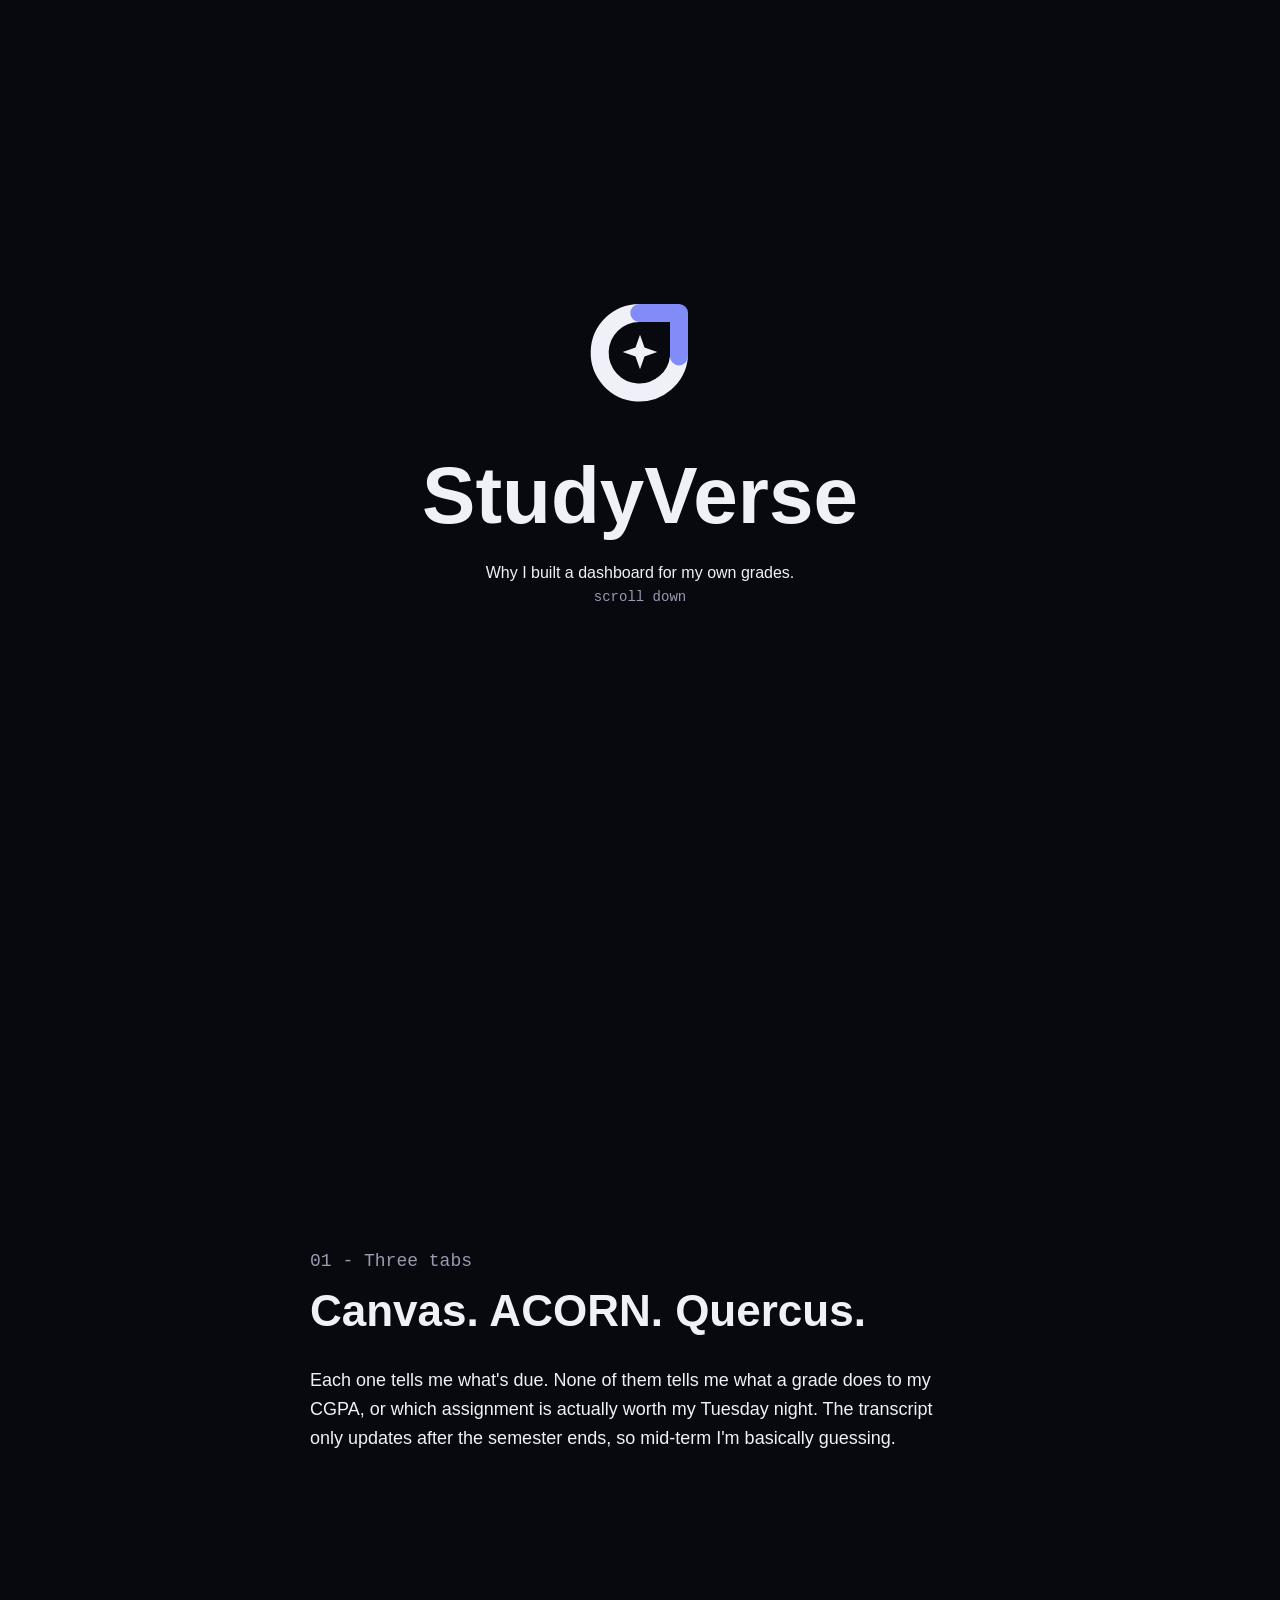
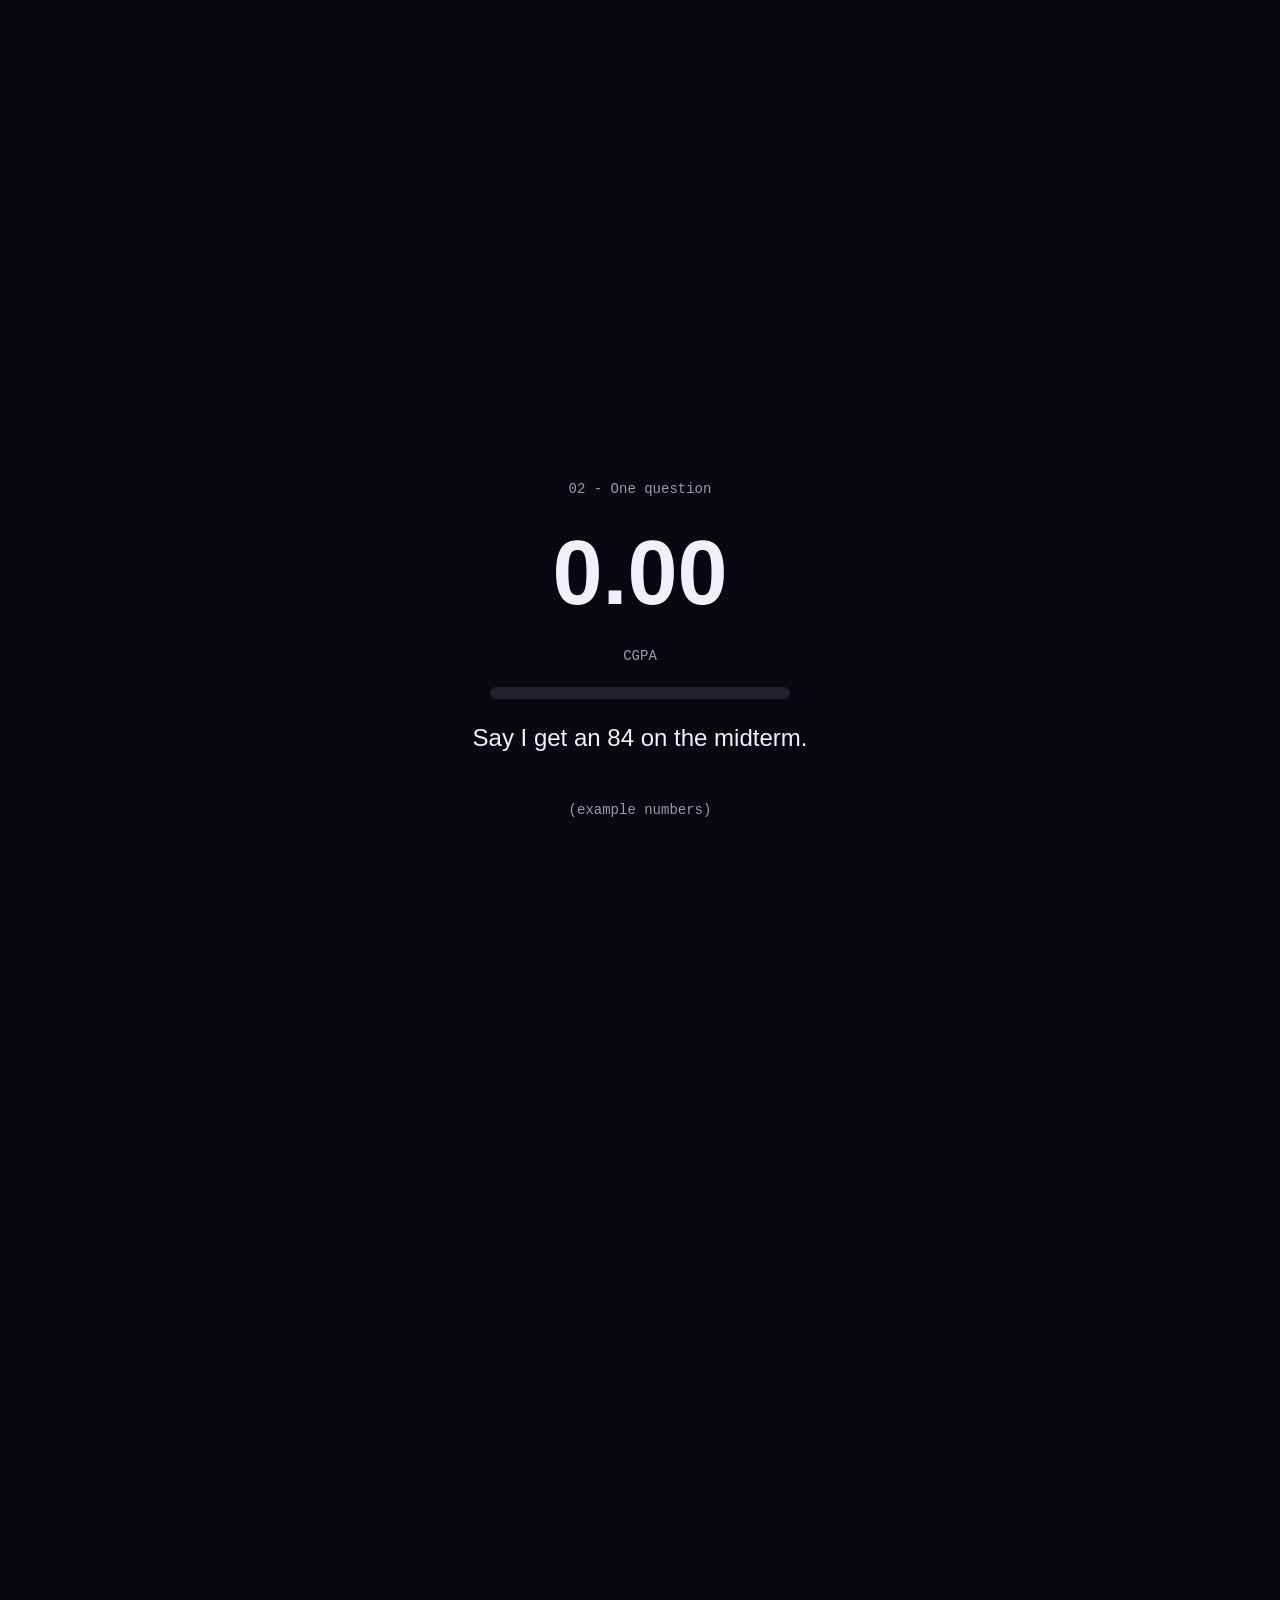
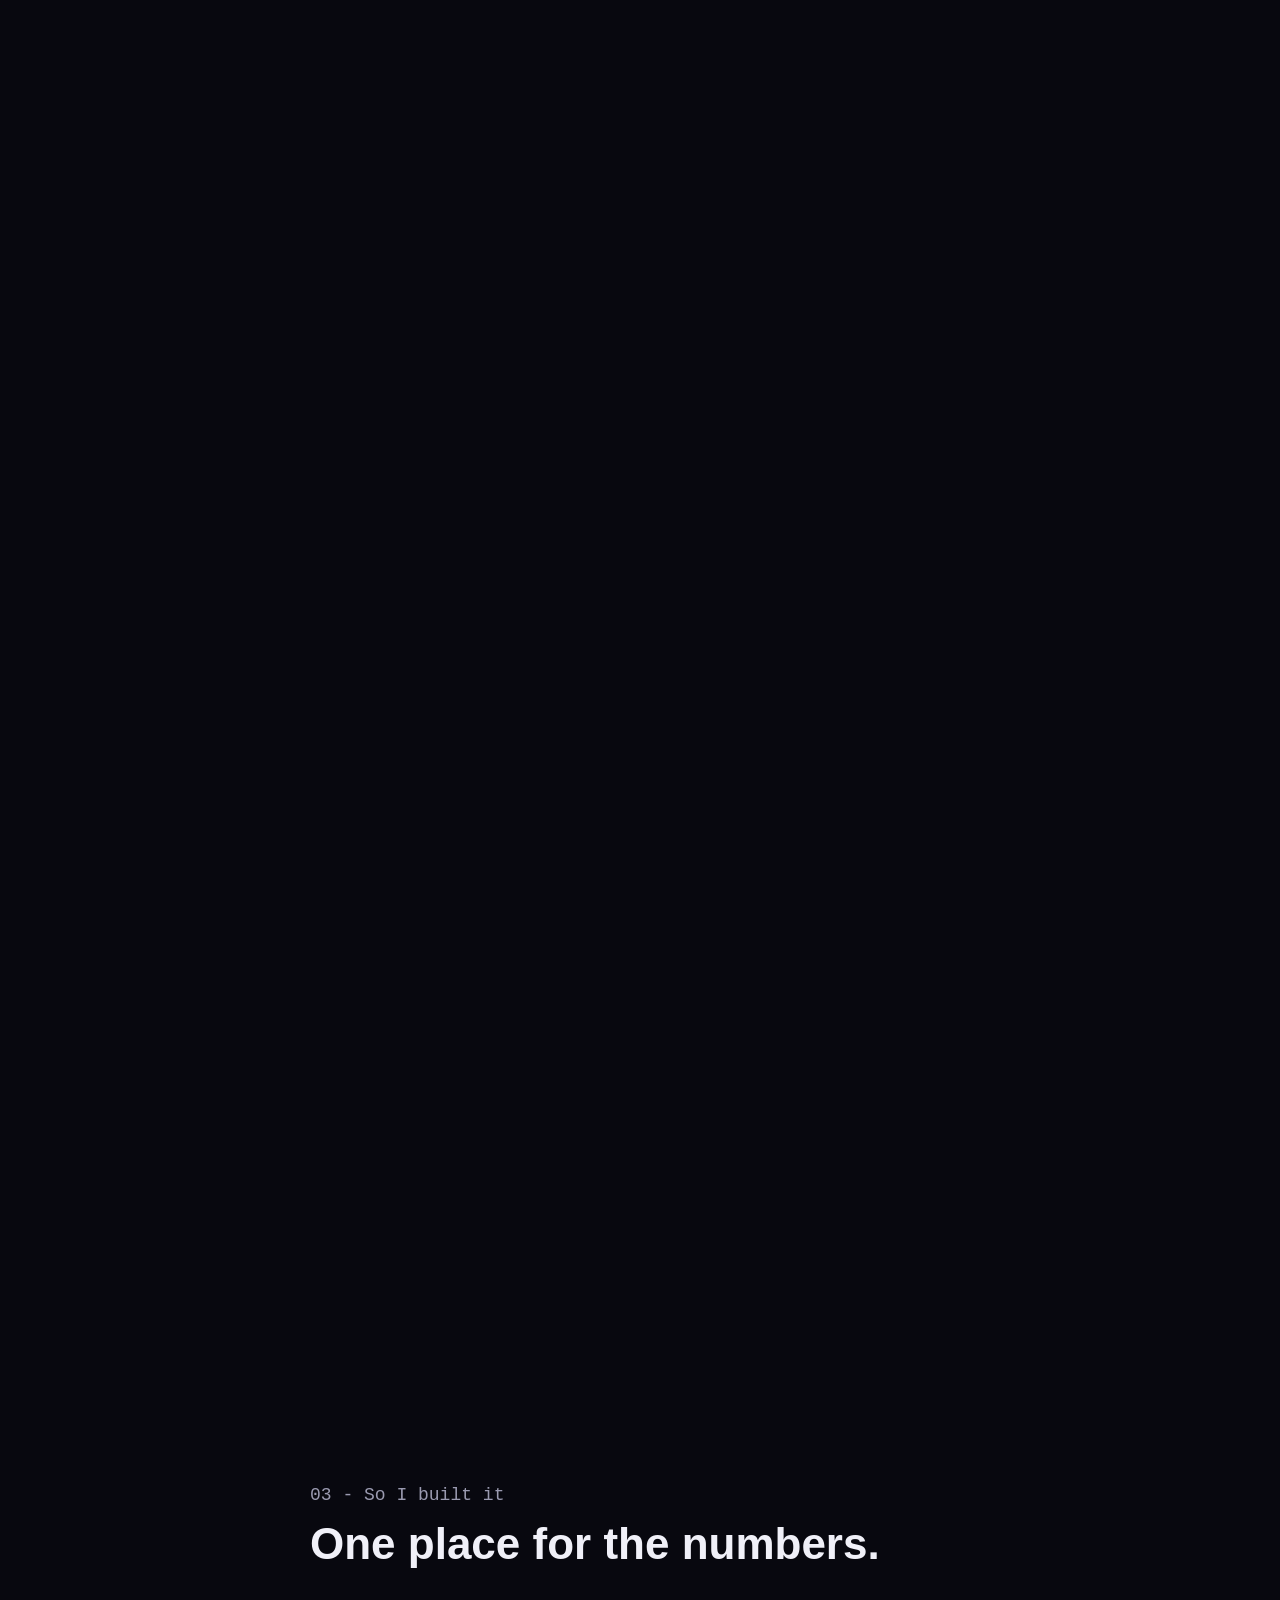
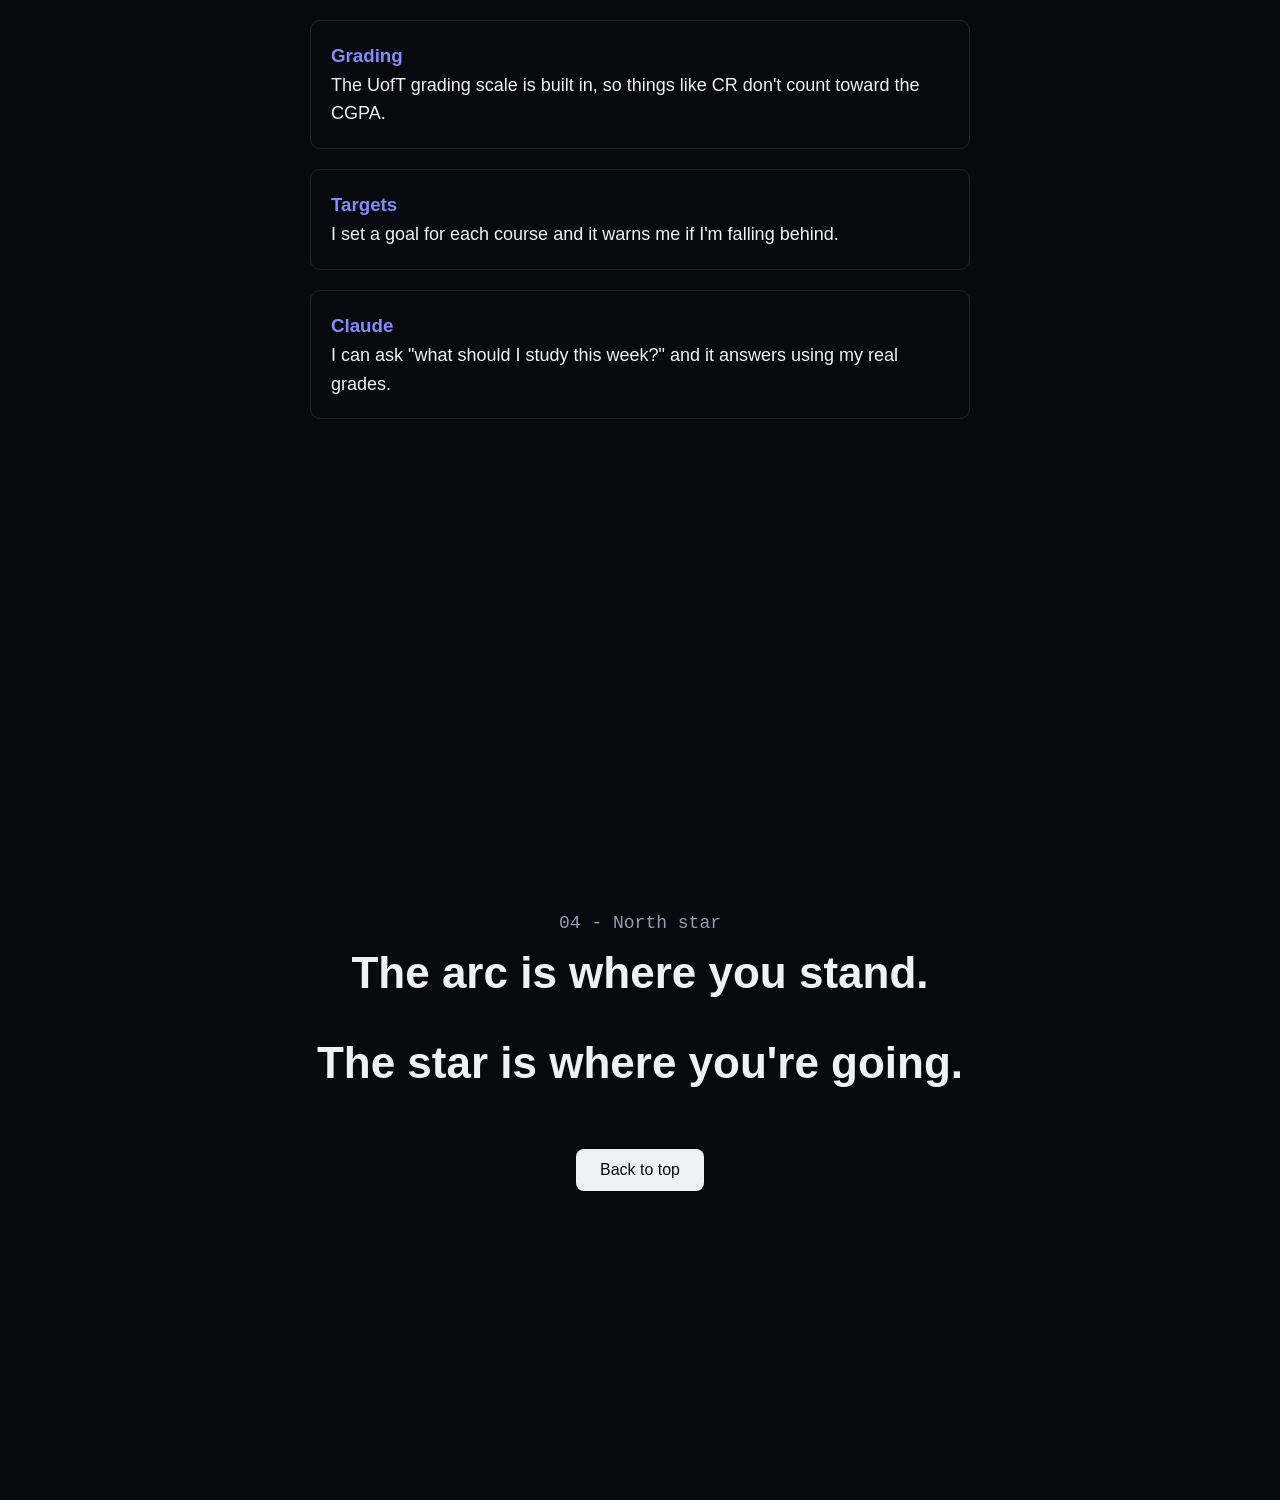
==== docs/index.html @ b4587153 "Add docs deployment folder for GitHub Pages Co-authored-by: varnan234 <79697030+varnan234@users.nore" ====
<!DOCTYPE html>
<html lang="en">
<head>
  <meta charset="UTF-8">
  <meta name="viewport" content="width=device-width, initial-scale=1.0">
  <title>StudyVerse Story</title>
  <link rel="stylesheet" href="style.css">
</head>
<body>

  <!-- progress bar at the top -->
  <div id="progress"></div>

  <!-- intro (logo and text move at different speeds = parallax) -->
  <header class="hero">
    <img src="logo.svg" alt="StudyVerse logo" class="logo" id="logo">
    <div id="hero-text">
      <h1>StudyVerse</h1>
      <p>Why I built a dashboard for my own grades.</p>
      <p class="small">scroll down</p>
    </div>
  </header>

  <!-- chapter 1 -->
  <section class="chapter">
    <p class="small hidden">01 - Three tabs</p>
    <h2 class="hidden">Canvas. ACORN. Quercus.</h2>
    <p class="hidden">Each one tells me what's due. None of them tells me what a grade does
      to my CGPA, or which assignment is actually worth my Tuesday night. The transcript
      only updates after the semester ends, so mid-term I'm basically guessing.</p>
  </section>

  <!-- chapter 2 (sticky section) -->
  <section id="sticky-section">
    <div class="sticky-box">
      <p class="small">02 - One question</p>
      <p id="number">0.00</p>
      <p class="small">CGPA</p>
      <div class="bar-back"><div id="bar-fill"></div></div>
      <p id="caption">Say I get an 84 on the midterm.</p>
      <p class="small">(example numbers)</p>
    </div>
  </section>

  <!-- chapter 3 -->
  <section class="chapter">
    <p class="small hidden">03 - So I built it</p>
    <h2 class="hidden">One place for the numbers.</h2>
    <div class="box hidden from-left">
      <h3>Grading</h3>
      <p>The UofT grading scale is built in, so things like CR don't count toward the CGPA.</p>
    </div>
    <div class="box hidden from-right">
      <h3>Targets</h3>
      <p>I set a goal for each course and it warns me if I'm falling behind.</p>
    </div>
    <div class="box hidden from-left">
      <h3>Claude</h3>
      <p>I can ask "what should I study this week?" and it answers using my real grades.</p>
    </div>
  </section>

  <!-- chapter 4 -->
  <section class="chapter ending">
    <p class="small hidden">04 - North star</p>
    <h2 class="hidden">The arc is where you stand.</h2>
    <h2 class="hidden">The star is where you're going.</h2>
    <button id="top-button" class="hidden">Back to top</button>
  </section>

  <script src="script.js"></script>
</body>
</html>
---- docs/style.css ----
* {
  margin: 0;
  padding: 0;
  box-sizing: border-box;
}

body {
  background-color: #08080F;
  color: #F0F0F8;
  font-family: Arial, Helvetica, sans-serif;
  line-height: 1.6;
}

h1 {
  font-size: 80px;
  margin-top: 20px;
}

h2 {
  font-size: 44px;
  margin-bottom: 20px;
}

.small {
  font-family: "Courier New", monospace;
  font-size: 14px;
  color: #9a9ab0;
}

/* progress bar */
#progress {
  position: fixed;
  top: 0;
  left: 0;
  height: 3px;
  width: 0%;
  background-color: #818CF8;
  z-index: 10;
}

/* intro */
.hero {
  height: 100vh;
  display: flex;
  flex-direction: column;
  justify-content: center;
  align-items: center;
  text-align: center;
}

.logo {
  width: 120px;
  animation: fadeIn 1.5s;
}

@keyframes fadeIn {
  from {
    opacity: 0;
    transform: scale(0.5);
  }
  to {
    opacity: 1;
    transform: scale(1);
  }
}

/* chapters */
.chapter {
  min-height: 100vh;
  max-width: 700px;
  margin: 0 auto;
  padding: 80px 20px;
  display: flex;
  flex-direction: column;
  justify-content: center;
}

.chapter p {
  font-size: 18px;
}

.box {
  border: 1px solid #22222e;
  border-radius: 10px;
  padding: 20px;
  margin-top: 20px;
}

.box h3 {
  color: #818CF8;
}

.ending {
  text-align: center;
  align-items: center;
}

/* sticky section */
#sticky-section {
  height: 300vh;
}

.sticky-box {
  position: sticky;
  top: 0;
  height: 100vh;
  display: flex;
  flex-direction: column;
  justify-content: center;
  align-items: center;
  text-align: center;
  padding: 20px;
}

#number {
  font-size: 90px;
  font-weight: bold;
}

.bar-back {
  width: 300px;
  height: 12px;
  background-color: #22222e;
  border-radius: 6px;
  margin: 20px 0;
}

#bar-fill {
  width: 0%;
  height: 100%;
  background-color: #F0F0F8;
  border-radius: 6px;
}

#caption {
  font-size: 24px;
  max-width: 400px;
  min-height: 80px;
}

/* button */
#top-button {
  margin-top: 30px;
  padding: 12px 24px;
  font-size: 16px;
  background-color: #F0F0F8;
  color: #08080F;
  border: none;
  border-radius: 8px;
  cursor: pointer;
}

#top-button:hover {
  background-color: #818CF8;
}

/* reveal on scroll */
.hidden {
  opacity: 0;
  transform: translateY(40px);
  transition: all 0.8s;
}

.from-left {
  transform: translateX(-80px);
}

.from-right {
  transform: translateX(80px);
}

.show {
  opacity: 1;
  transform: translate(0, 0);
}

/* phones */
@media (max-width: 600px) {
  h1 {
    font-size: 50px;
  }
  h2 {
    font-size: 30px;
  }
  #number {
    font-size: 60px;
  }
  .bar-back {
    width: 220px;
  }
}
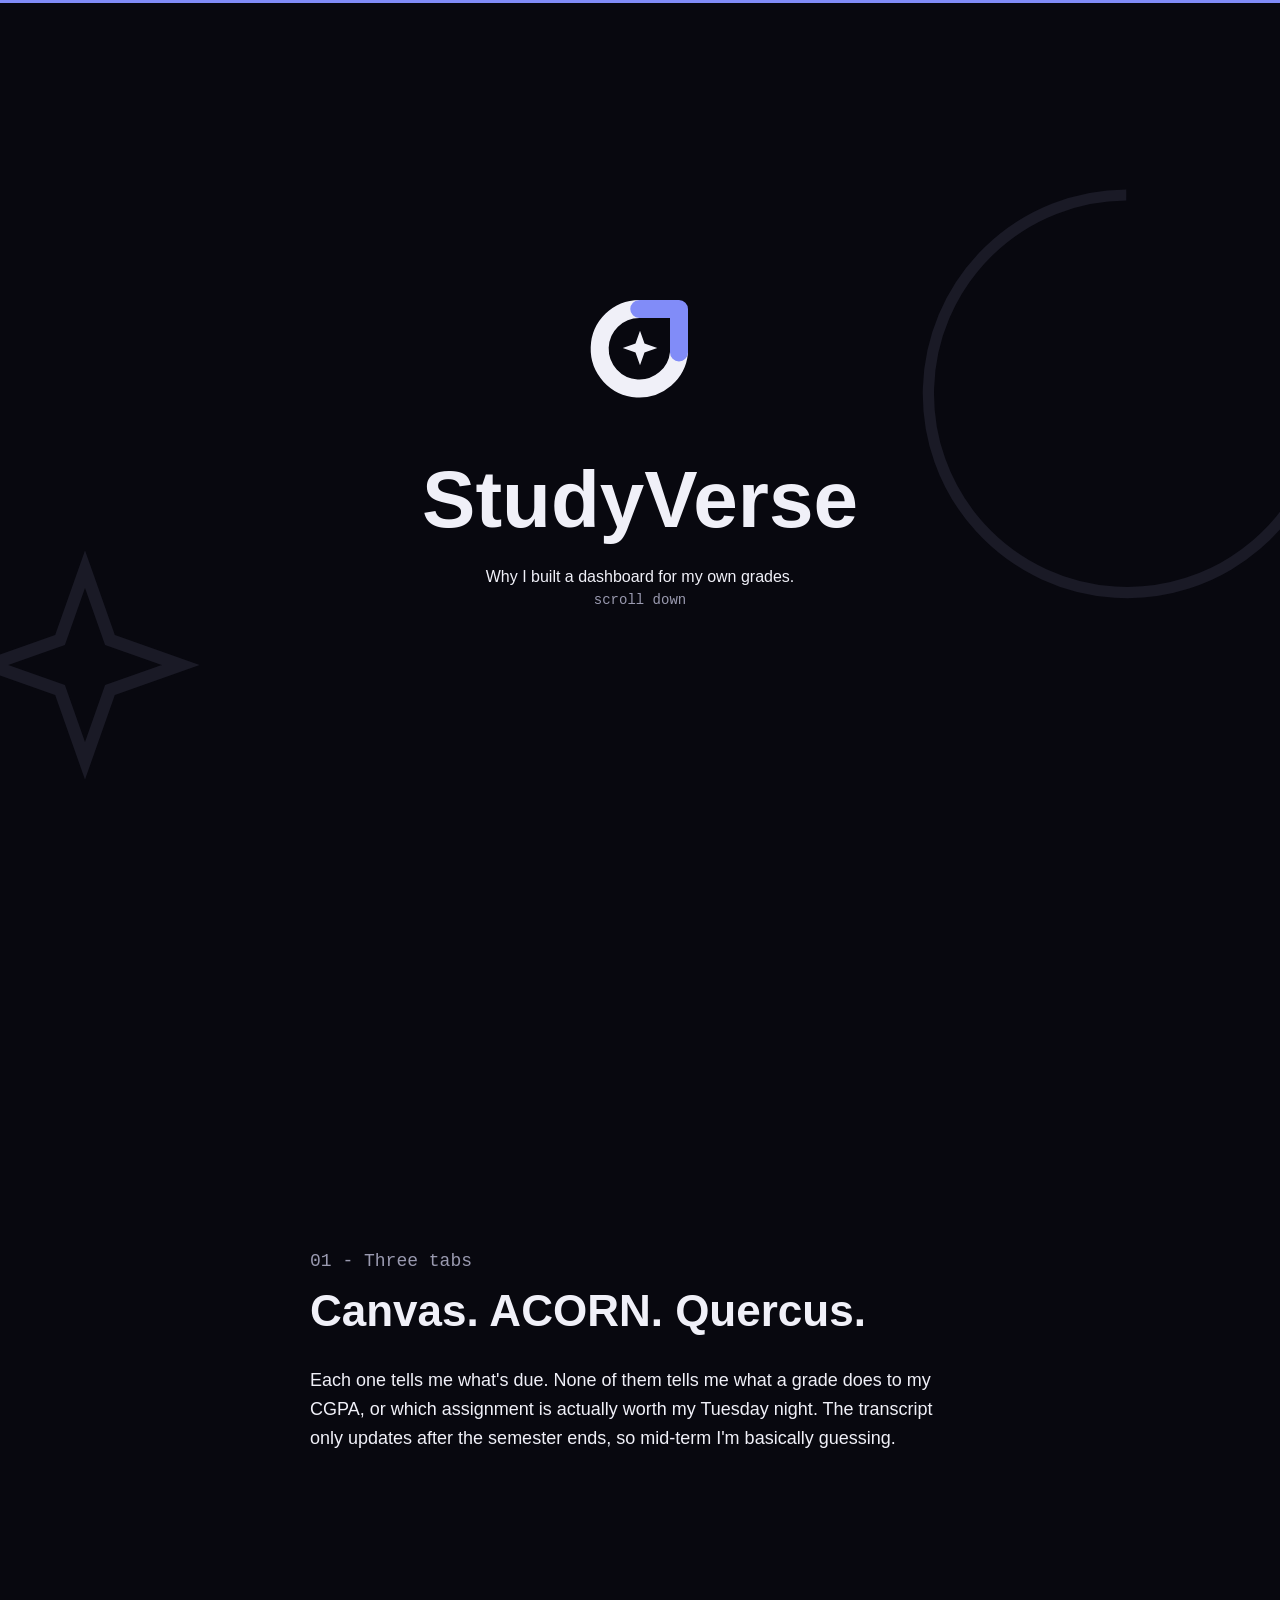
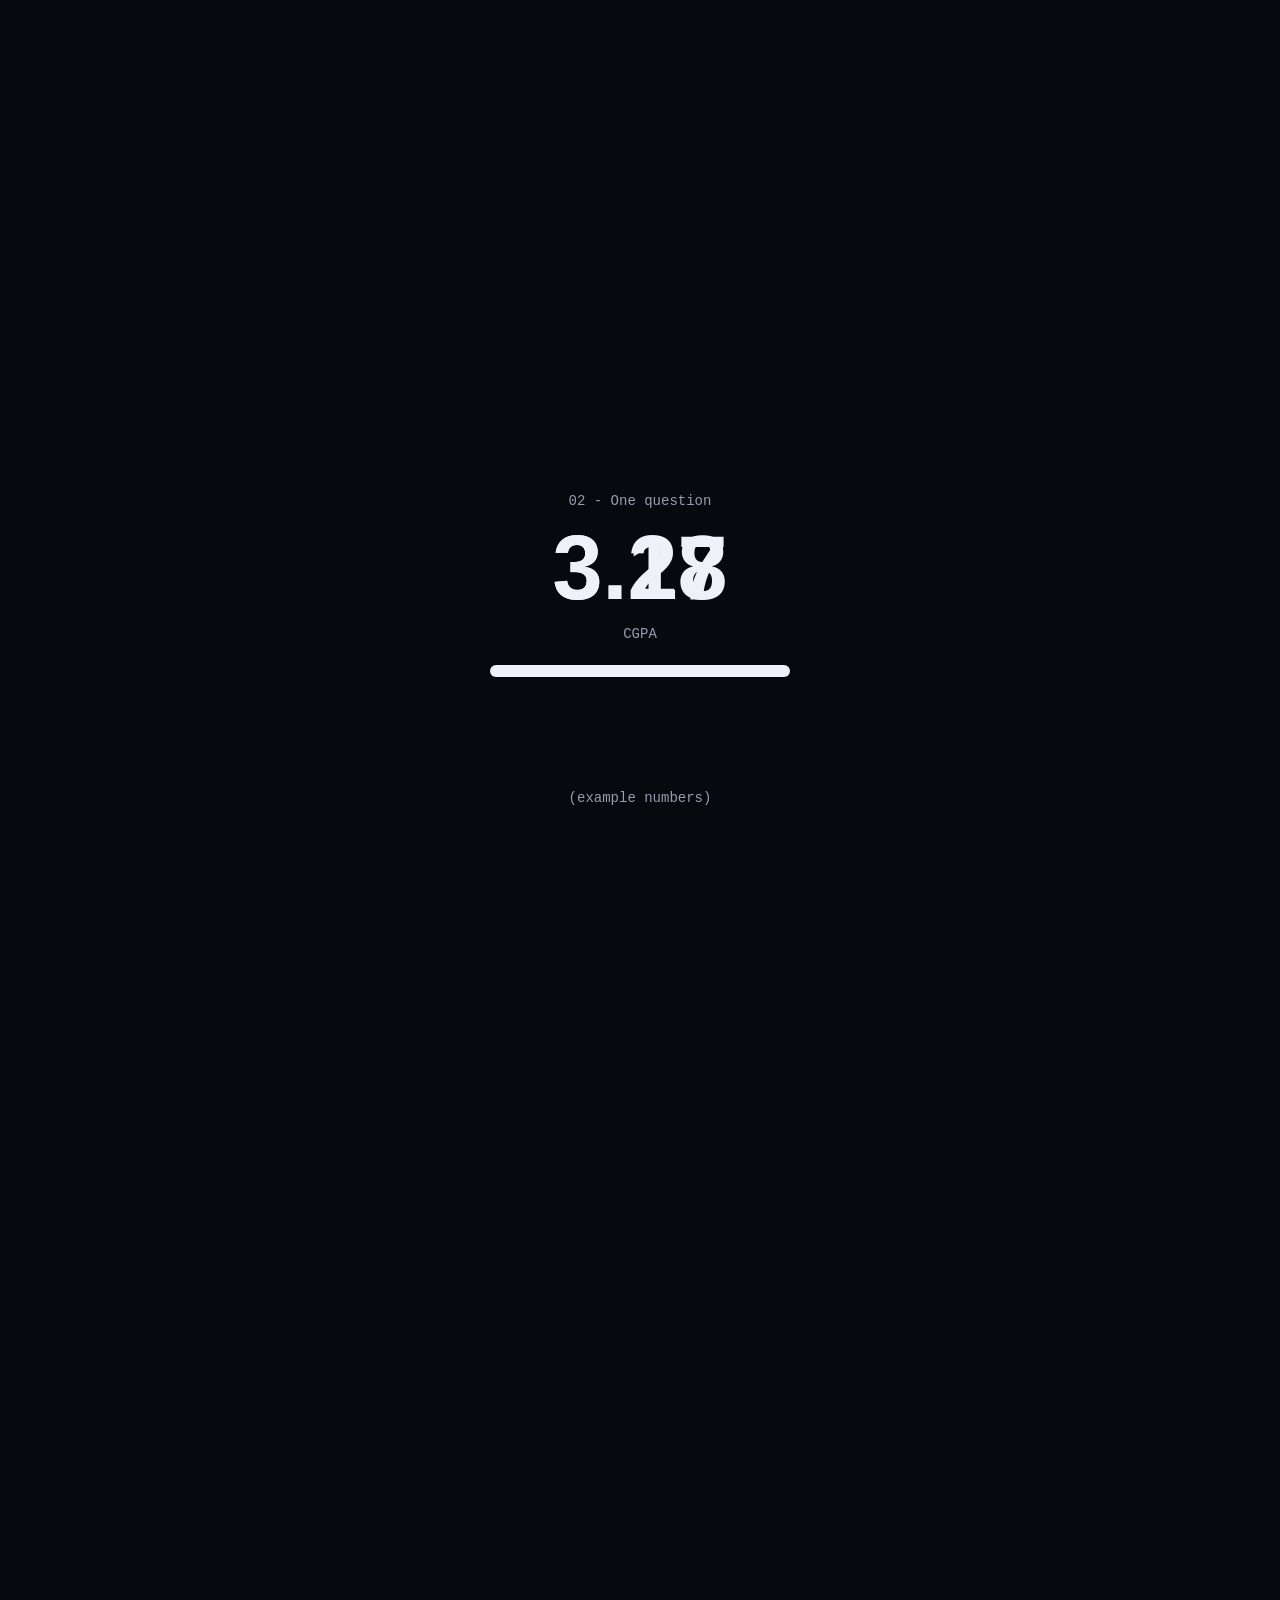
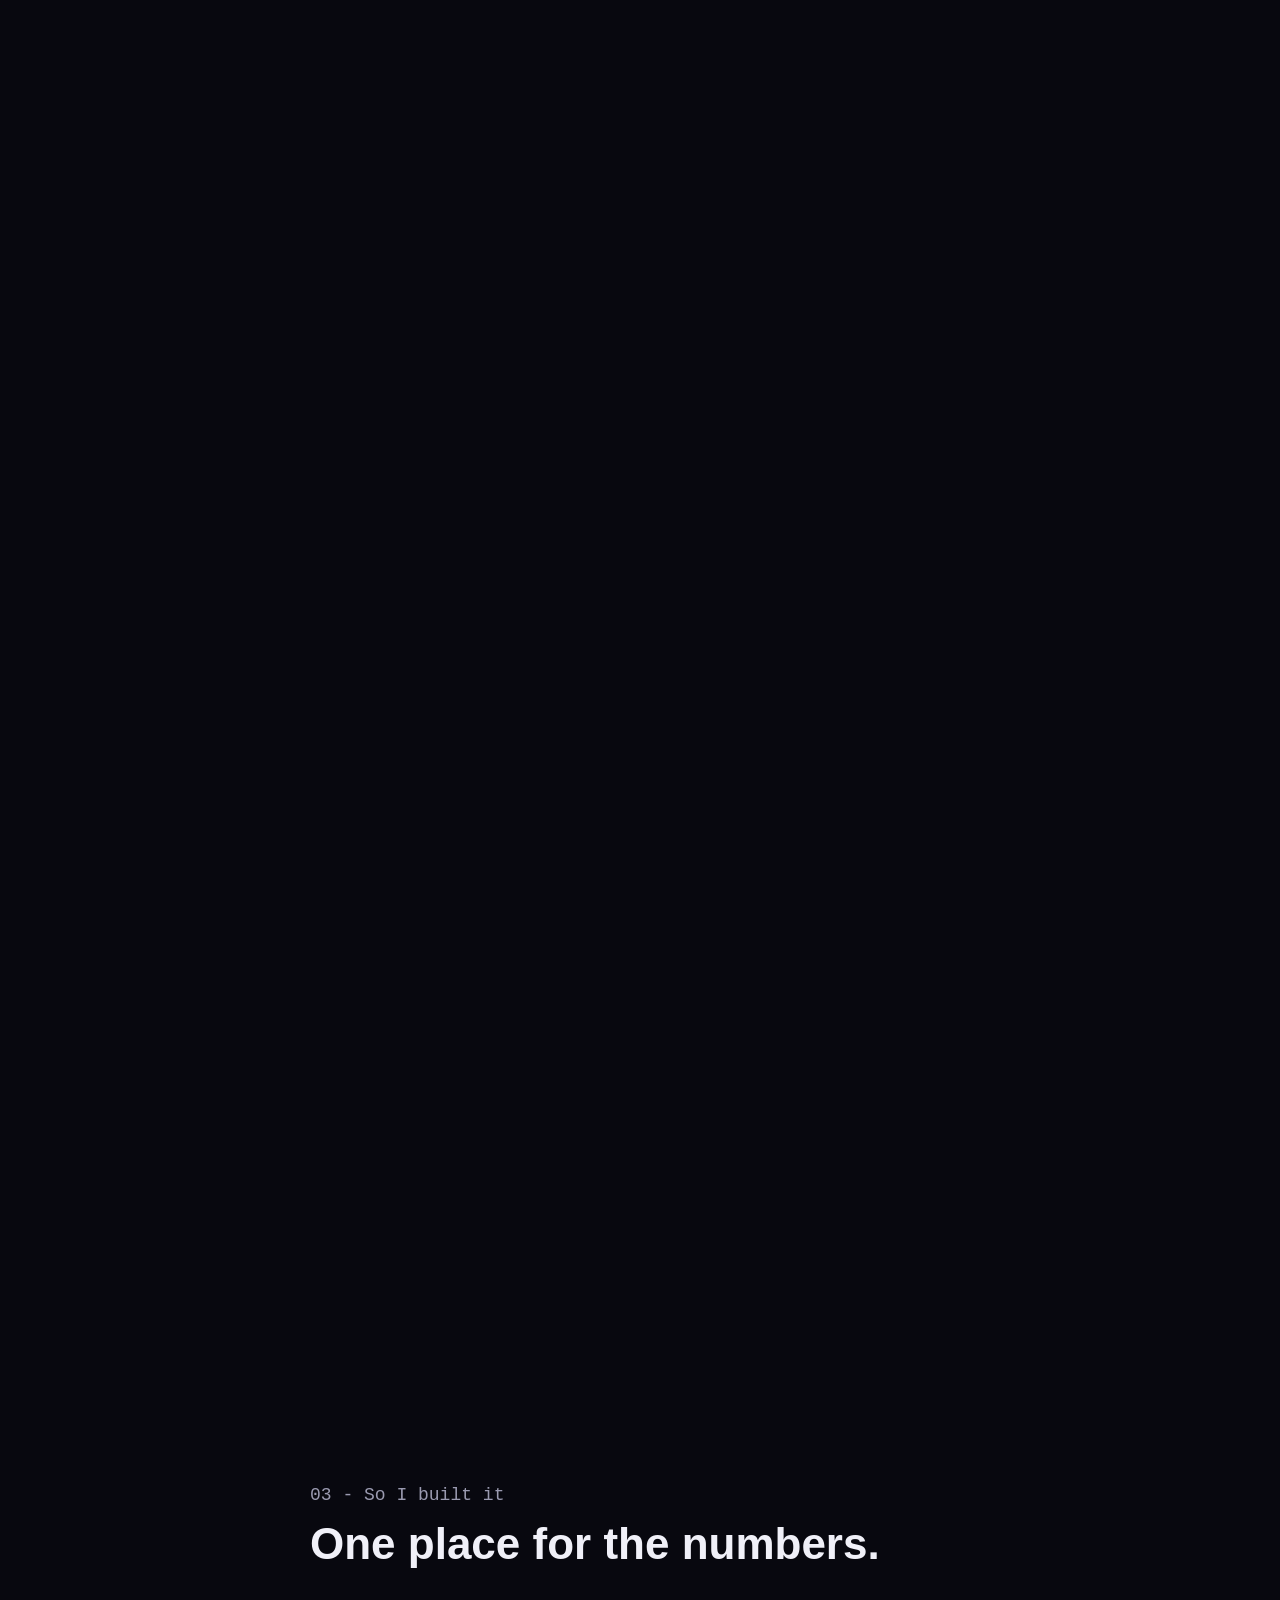
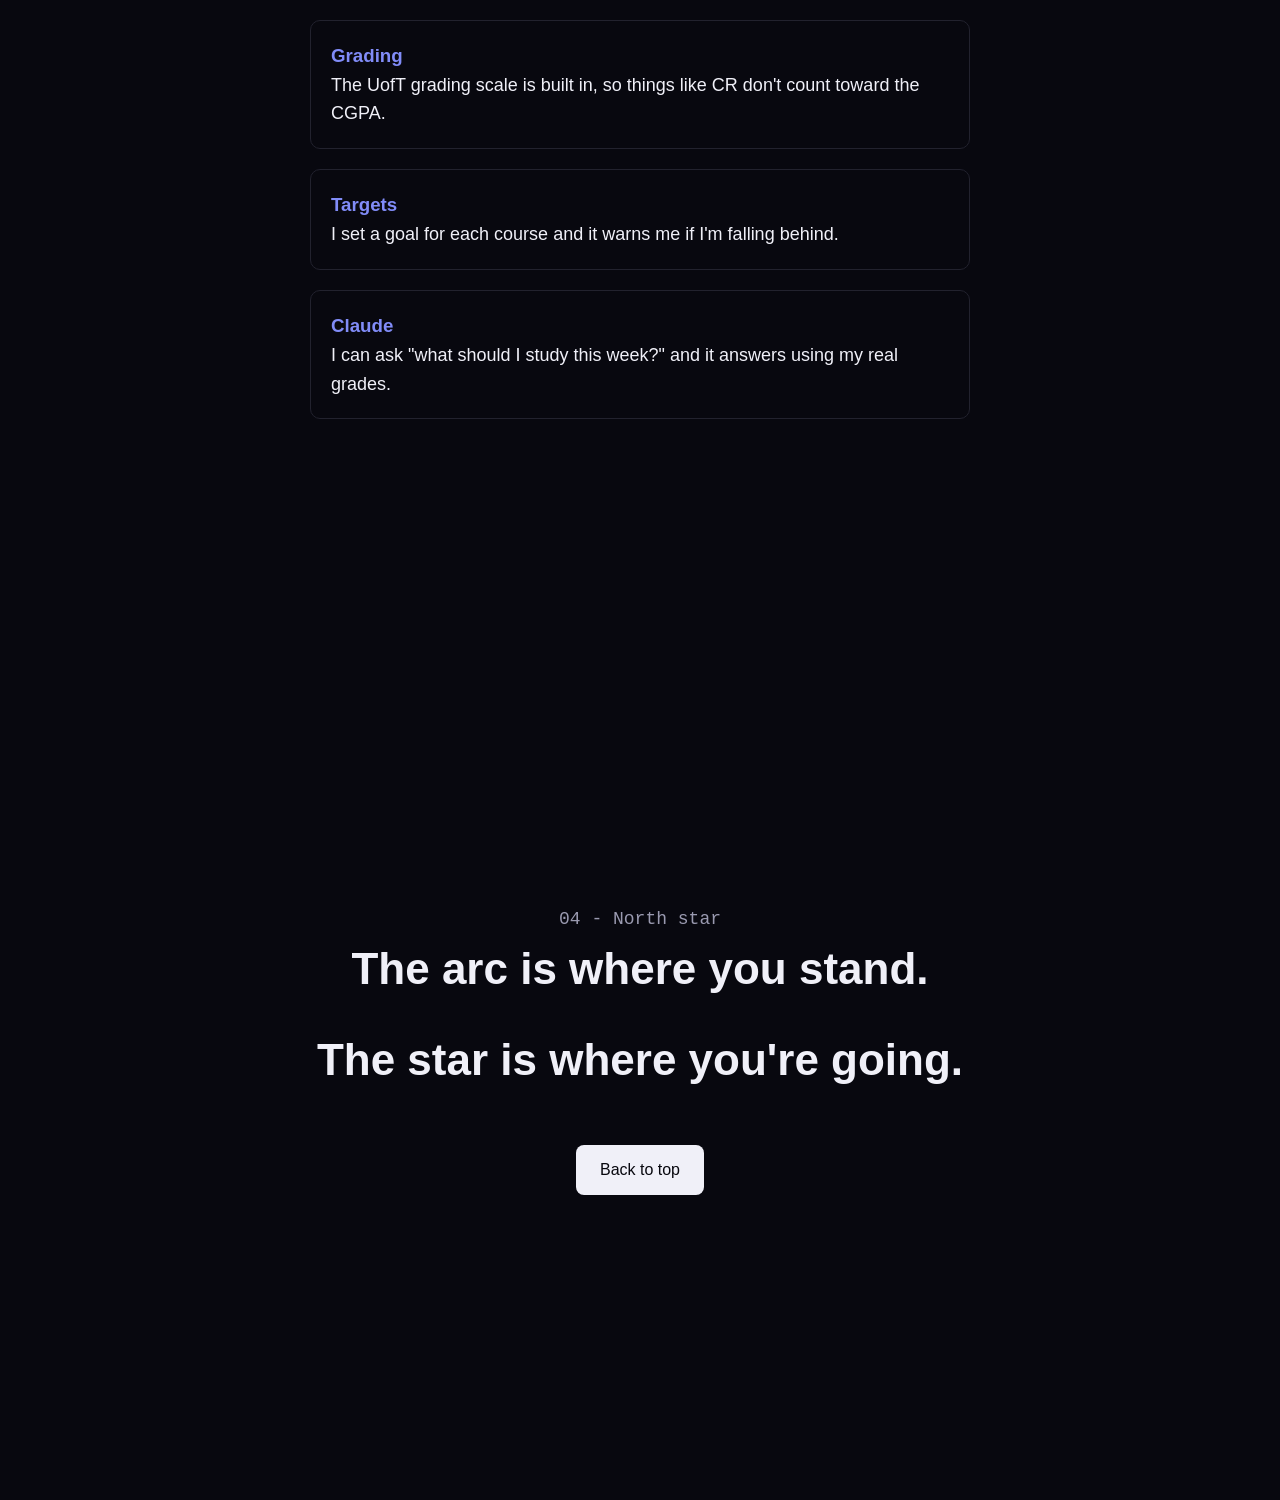
==== commit e569381e: "Publish StudyVerse site to GitHub Pages" ====
--- a/docs/index.html
+++ b/docs/index.html
@@ -6,15 +6,27 @@
   <title>StudyVerse Story</title>
   <link rel="stylesheet" href="style.css">
 </head>
-<body>
+<body id="top">
 
   <!-- progress bar at the top -->
   <div id="progress"></div>
 
-  <!-- intro (logo and text move at different speeds = parallax) -->
+  <!-- background layer: big faint shapes from the logo, they scroll slower than the page -->
+  <div class="background">
+    <svg class="bg-arc" viewBox="0 0 160 160">
+      <path d="M132 86 A53 53 0 1 1 79 28"/>
+    </svg>
+    <svg class="bg-star" viewBox="50 50 60 60">
+      <path d="M80 57 L86 74 L103 80 L86 86 L80 103 L74 86 L57 80 L74 74 Z"/>
+    </svg>
+  </div>
+
+  <!-- intro -->
   <header class="hero">
-    <img src="logo.svg" alt="StudyVerse logo" class="logo" id="logo">
-    <div id="hero-text">
+    <div class="logo-wrap">
+      <img src="logo.svg" alt="StudyVerse logo" class="logo">
+    </div>
+    <div class="hero-text">
       <h1>StudyVerse</h1>
       <p>Why I built a dashboard for my own grades.</p>
       <p class="small">scroll down</p>
@@ -23,9 +35,9 @@
 
   <!-- chapter 1 -->
   <section class="chapter">
-    <p class="small hidden">01 - Three tabs</p>
-    <h2 class="hidden">Canvas. ACORN. Quercus.</h2>
-    <p class="hidden">Each one tells me what's due. None of them tells me what a grade does
+    <p class="small reveal">01 - Three tabs</p>
+    <h2 class="reveal">Canvas. ACORN. Quercus.</h2>
+    <p class="reveal">Each one tells me what's due. None of them tells me what a grade does
       to my CGPA, or which assignment is actually worth my Tuesday night. The transcript
       only updates after the semester ends, so mid-term I'm basically guessing.</p>
   </section>
@@ -34,27 +46,37 @@
   <section id="sticky-section">
     <div class="sticky-box">
       <p class="small">02 - One question</p>
-      <p id="number">0.00</p>
+
+      <div class="numbers">
+        <p class="number first">3.18</p>
+        <p class="number second">3.27</p>
+      </div>
       <p class="small">CGPA</p>
+
       <div class="bar-back"><div id="bar-fill"></div></div>
-      <p id="caption">Say I get an 84 on the midterm.</p>
+
+      <div class="captions">
+        <p class="caption cap1">Say I get an 84 on the midterm.</p>
+        <p class="caption cap2">My course grade goes up to 81 and my CGPA goes to 3.27.</p>
+        <p class="caption cap3">My target is still possible, and now I actually know it.</p>
+      </div>
       <p class="small">(example numbers)</p>
     </div>
   </section>
 
   <!-- chapter 3 -->
   <section class="chapter">
-    <p class="small hidden">03 - So I built it</p>
-    <h2 class="hidden">One place for the numbers.</h2>
-    <div class="box hidden from-left">
+    <p class="small reveal">03 - So I built it</p>
+    <h2 class="reveal">One place for the numbers.</h2>
+    <div class="box reveal-left">
       <h3>Grading</h3>
       <p>The UofT grading scale is built in, so things like CR don't count toward the CGPA.</p>
     </div>
-    <div class="box hidden from-right">
+    <div class="box reveal-right">
       <h3>Targets</h3>
       <p>I set a goal for each course and it warns me if I'm falling behind.</p>
     </div>
-    <div class="box hidden from-left">
+    <div class="box reveal-left">
       <h3>Claude</h3>
       <p>I can ask "what should I study this week?" and it answers using my real grades.</p>
     </div>
@@ -62,12 +84,11 @@
 
   <!-- chapter 4 -->
   <section class="chapter ending">
-    <p class="small hidden">04 - North star</p>
-    <h2 class="hidden">The arc is where you stand.</h2>
-    <h2 class="hidden">The star is where you're going.</h2>
-    <button id="top-button" class="hidden">Back to top</button>
+    <p class="small reveal">04 - North star</p>
+    <h2 class="reveal">The arc is where you stand.</h2>
+    <h2 class="reveal">The star is where you're going.</h2>
+    <a href="#top" class="button reveal">Back to top</a>
   </section>
 
-  <script src="script.js"></script>
 </body>
 </html>
--- a/docs/style.css
+++ b/docs/style.css
@@ -2,6 +2,10 @@
   margin: 0;
   padding: 0;
   box-sizing: border-box;
+}
+
+html {
+  scroll-behavior: smooth;
 }
 
 body {
@@ -9,6 +13,7 @@
   color: #F0F0F8;
   font-family: Arial, Helvetica, sans-serif;
   line-height: 1.6;
+  overflow-x: hidden;
 }
 
 h1 {
@@ -26,16 +31,74 @@
   font-size: 14px;
   color: #9a9ab0;
 }
+
+/* ============ SCROLL ANIMATIONS ============
+   animation-timeline: scroll() = the animation follows the page scroll
+   animation-timeline: view()   = the animation follows an element moving through the screen
+   (animation-timeline has to come AFTER animation, or it gets reset) */
 
 /* progress bar */
 #progress {
   position: fixed;
   top: 0;
   left: 0;
+  width: 100%;
   height: 3px;
-  width: 0%;
   background-color: #818CF8;
+  transform-origin: left;
   z-index: 10;
+  animation: grow linear;
+  animation-timeline: scroll(root);
+}
+
+@keyframes grow {
+  from { transform: scaleX(0); }
+  to { transform: scaleX(1); }
+}
+
+/* background layer (behind everything) */
+.background {
+  position: fixed;
+  top: 0;
+  left: 0;
+  width: 100%;
+  height: 100%;
+  z-index: -1;
+}
+
+.background path {
+  fill: none;
+  stroke: #1a1a26;
+  stroke-width: 3;
+}
+
+.bg-arc {
+  position: absolute;
+  width: 600px;
+  top: 10%;
+  right: -150px;
+  animation: slowUp linear;
+  animation-timeline: scroll(root);
+}
+
+.bg-star {
+  position: absolute;
+  width: 250px;
+  top: 60%;
+  left: -40px;
+  animation: fastUp linear;
+  animation-timeline: scroll(root);
+}
+
+/* the arc moves slower than the star, so they look like different layers */
+@keyframes slowUp {
+  from { transform: translateY(0); }
+  to { transform: translateY(-40vh) rotate(40deg); }
+}
+
+@keyframes fastUp {
+  from { transform: translateY(0); }
+  to { transform: translateY(-120vh) rotate(-90deg); }
 }
 
 /* intro */
@@ -61,6 +124,33 @@
   to {
     opacity: 1;
     transform: scale(1);
+  }
+}
+
+/* parallax: the logo moves down faster than the text while it fades out */
+.logo-wrap {
+  animation: logoAway linear both;
+  animation-timeline: scroll(root);
+  animation-range: 0 100vh;
+}
+
+.hero-text {
+  animation: textAway linear both;
+  animation-timeline: scroll(root);
+  animation-range: 0 100vh;
+}
+
+@keyframes logoAway {
+  to {
+    transform: translateY(60vh);
+    opacity: 0;
+  }
+}
+
+@keyframes textAway {
+  to {
+    transform: translateY(30vh);
+    opacity: 0;
   }
 }
 
@@ -84,6 +174,13 @@
   border-radius: 10px;
   padding: 20px;
   margin-top: 20px;
+  background-color: #08080F;
+  transition: border-color 0.3s, transform 0.3s;
+}
+
+.box:hover {
+  border-color: #818CF8;
+  transform: translateY(-5px);
 }
 
 .box h3 {
@@ -95,9 +192,62 @@
   align-items: center;
 }
 
+/* reveal on scroll */
+.reveal {
+  animation: fadeUp linear both;
+  animation-timeline: view();
+  animation-range: entry 0% cover 30%;
+}
+
+.reveal-left {
+  animation: fromLeft linear both;
+  animation-timeline: view();
+  animation-range: entry 0% cover 30%;
+}
+
+.reveal-right {
+  animation: fromRight linear both;
+  animation-timeline: view();
+  animation-range: entry 0% cover 30%;
+}
+
+@keyframes fadeUp {
+  from {
+    opacity: 0;
+    transform: translateY(40px);
+  }
+  to {
+    opacity: 1;
+    transform: translateY(0);
+  }
+}
+
+@keyframes fromLeft {
+  from {
+    opacity: 0;
+    transform: translateX(-80px);
+  }
+  to {
+    opacity: 1;
+    transform: translateX(0);
+  }
+}
+
+@keyframes fromRight {
+  from {
+    opacity: 0;
+    transform: translateX(80px);
+  }
+  to {
+    opacity: 1;
+    transform: translateX(0);
+  }
+}
+
 /* sticky section */
 #sticky-section {
   height: 300vh;
+  view-timeline: --story;
 }
 
 .sticky-box {
@@ -112,9 +262,19 @@
   padding: 20px;
 }
 
-#number {
+/* the two numbers sit on top of each other and swap */
+.numbers {
+  position: relative;
+  width: 300px;
+  height: 110px;
+}
+
+.number {
+  position: absolute;
+  width: 100%;
   font-size: 90px;
   font-weight: bold;
+  line-height: 110px;
 }
 
 .bar-back {
@@ -123,55 +283,121 @@
   background-color: #22222e;
   border-radius: 6px;
   margin: 20px 0;
+  overflow: hidden;
 }
 
 #bar-fill {
-  width: 0%;
+  width: 100%;
   height: 100%;
   background-color: #F0F0F8;
-  border-radius: 6px;
-}
-
-#caption {
+  transform-origin: left;
+  animation: fillBar linear both;
+  animation-timeline: --story;
+  animation-range: contain 0% contain 100%;
+}
+
+/* 3.18 out of 4 = 79.5%, 3.27 out of 4 = 81.75% */
+@keyframes fillBar {
+  0% { transform: scaleX(0); }
+  30% { transform: scaleX(0.795); }
+  40% { transform: scaleX(0.795); }
+  65% { transform: scaleX(0.8175); background-color: #F0F0F8; }
+  75% { background-color: #818CF8; }
+  100% { transform: scaleX(0.8175); background-color: #818CF8; }
+}
+
+/* captions sit on top of each other and take turns */
+.captions {
+  position: relative;
+  width: 400px;
+  max-width: 90vw;
+  height: 90px;
+}
+
+.caption {
+  position: absolute;
+  width: 100%;
   font-size: 24px;
-  max-width: 400px;
-  min-height: 80px;
+  opacity: 0;
+}
+
+.first,
+.cap1 {
+  animation: showFirst linear both;
+  animation-timeline: --story;
+  animation-range: contain 0% contain 40%;
+}
+
+.cap2 {
+  animation: showMiddle linear both;
+  animation-timeline: --story;
+  animation-range: contain 40% contain 70%;
+}
+
+.second,
+.cap3 {
+  animation: showLast linear both;
+  animation-timeline: --story;
+  animation-range: contain 70% contain 100%;
+}
+
+.second {
+  animation-range: contain 40% contain 100%;
+}
+
+@keyframes showFirst {
+  0% { opacity: 1; }
+  85% { opacity: 1; }
+  100% { opacity: 0; }
+}
+
+@keyframes showMiddle {
+  0% { opacity: 0; }
+  15% { opacity: 1; }
+  85% { opacity: 1; }
+  100% { opacity: 0; }
+}
+
+@keyframes showLast {
+  0% { opacity: 0; }
+  15% { opacity: 1; }
+  100% { opacity: 1; }
 }
 
 /* button */
-#top-button {
+.button {
+  display: inline-block;
   margin-top: 30px;
   padding: 12px 24px;
   font-size: 16px;
   background-color: #F0F0F8;
   color: #08080F;
-  border: none;
+  text-decoration: none;
   border-radius: 8px;
-  cursor: pointer;
-}
-
-#top-button:hover {
+  transition: background-color 0.3s;
+}
+
+.button:hover {
   background-color: #818CF8;
 }
 
-/* reveal on scroll */
-.hidden {
-  opacity: 0;
-  transform: translateY(40px);
-  transition: all 0.8s;
-}
-
-.from-left {
-  transform: translateX(-80px);
-}
-
-.from-right {
-  transform: translateX(80px);
-}
-
-.show {
-  opacity: 1;
-  transform: translate(0, 0);
+/* older browsers without scroll animations: just show everything */
+@supports not (animation-timeline: view()) {
+  .first,
+  .cap1,
+  .cap2 {
+    display: none;
+  }
+  .second,
+  .cap3 {
+    opacity: 1;
+  }
+  #bar-fill {
+    transform: scaleX(0.8175);
+  }
+  #progress {
+    display: none;
+  }
 }
 
 /* phones */
@@ -182,10 +408,16 @@
   h2 {
     font-size: 30px;
   }
-  #number {
+  .number {
     font-size: 60px;
   }
   .bar-back {
     width: 220px;
   }
-}
+  .caption {
+    font-size: 20px;
+  }
+  .bg-arc {
+    width: 350px;
+  }
+}
